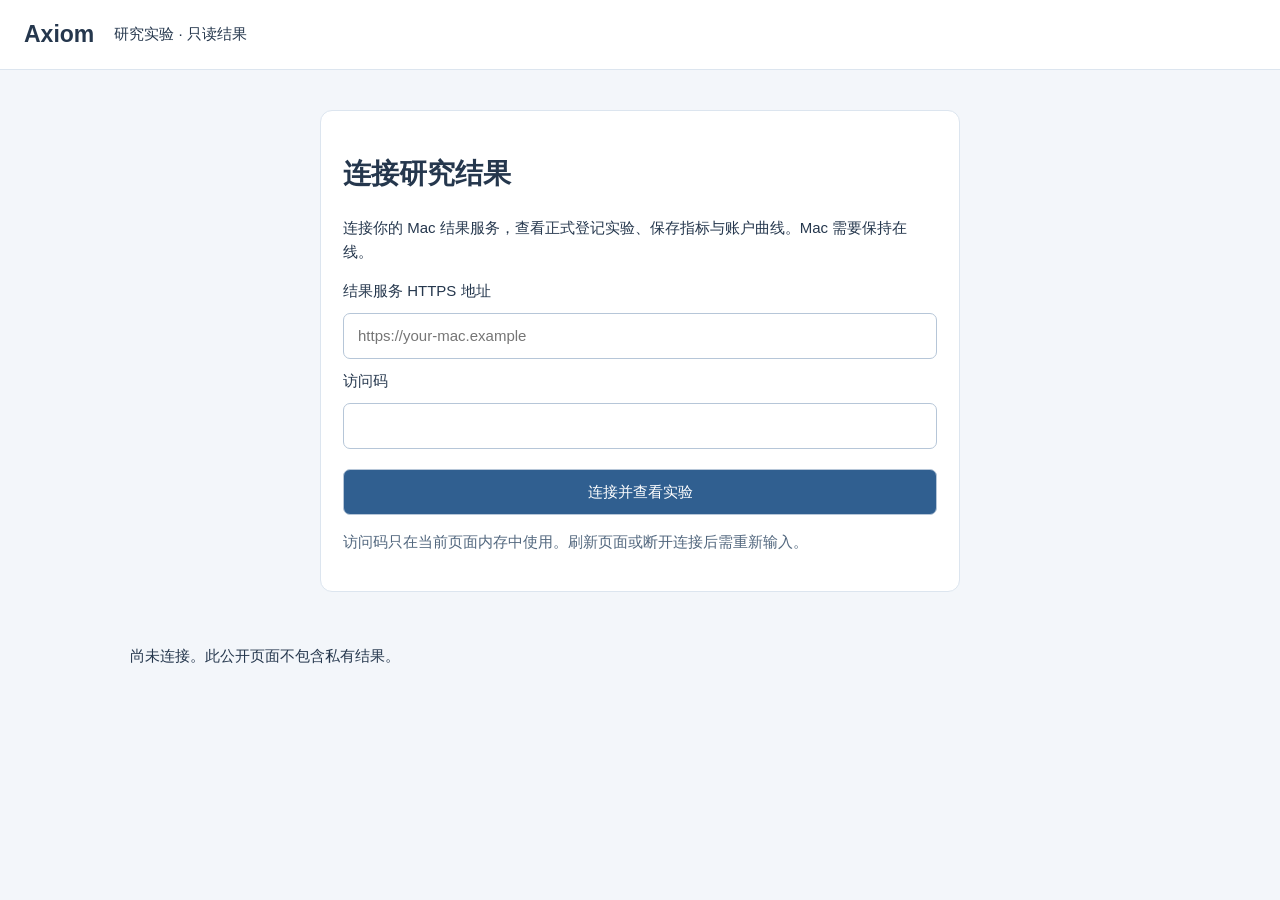
==== site/index.html @ a897358a "Add authenticated dynamic Mac results behind a public Pages shell" ====
<!doctype html>
<html lang="zh-CN"><head><meta charset="utf-8"><meta name="viewport" content="width=device-width,initial-scale=1">
<meta http-equiv="Content-Security-Policy" content="default-src 'none'; script-src 'self'; style-src 'self'; connect-src https: http://127.0.0.1:* http://localhost:*; base-uri 'none'; form-action 'none'; object-src 'none'">
<meta name="referrer" content="no-referrer"><title>Axiom · 研究实验结果</title><link rel="stylesheet" href="app.css"><script src="config.js" defer></script><script src="app.js" defer></script></head>
<body><header><strong>Axiom</strong><span>研究实验 · 只读结果</span><button id="disconnect" hidden>断开连接</button></header>
<main><section id="connection"><h1>连接研究结果</h1><p>连接你的 Mac 结果服务，查看正式登记实验、保存指标与账户曲线。Mac 需要保持在线。</p>
<form id="connect"><label for="endpoint">结果服务 HTTPS 地址</label><input id="endpoint" type="url" placeholder="https://your-mac.example" required autocomplete="off" spellcheck="false"><label for="token">访问码</label><input id="token" type="password" required minlength="43" maxlength="128" autocomplete="off" spellcheck="false"><button type="submit">连接并查看实验</button></form><p class="hint">访问码只在当前页面内存中使用。刷新页面或断开连接后需重新输入。</p></section>
<p id="status" role="status" aria-live="polite">尚未连接。此公开页面不包含私有结果。</p><nav id="navigation" hidden><button id="home">实验列表</button><button id="refresh">刷新保存索引</button></nav><article id="results" aria-live="polite"></article></main></body></html>
---- site/app.css ----
:root{font-family:-apple-system,BlinkMacSystemFont,"PingFang SC",sans-serif;color:#25374d;background:#f3f6fa;font-size:15px;line-height:1.6}*{box-sizing:border-box}body{margin:0}header{display:flex;align-items:center;gap:20px;padding:16px 24px;border-bottom:1px solid #dce5ef;background:white}header strong{font-size:23px}header button{margin-left:auto}main{max-width:1060px;margin:30px auto;padding:0 20px}section{background:white;border:1px solid #dce5ef;border-radius:12px;padding:22px;margin:16px 0}#connection{max-width:640px;margin:40px auto}#connect{display:grid;gap:10px}input,button{font:inherit;padding:10px 14px;border:1px solid #b6c6d8;border-radius:7px}input{min-width:0;max-width:100%;background:white}button{cursor:pointer;color:#25374d;background:#e8eff7}button:hover{background:#dce7f3}#connect button{margin-top:10px;background:#305f90;color:white}a{color:#305f90}h1{font-size:28px;line-height:1.3}h2{font-size:21px}h3{font-size:17px}small,.hint{color:#52677e}code,td{overflow-wrap:anywhere}svg{width:100%;height:auto}details{margin:12px 0}summary{cursor:pointer}ul{padding-left:22px}.metrics{width:100%;border-collapse:collapse;margin:10px 0}.metrics th,.metrics td{padding:7px 10px;border-bottom:1px solid #dce5ef;text-align:left}.metrics th{width:38%;font-weight:500;color:#52677e}nav{display:flex;gap:10px}#status{padding:12px 0}[hidden]{display:none!important}@media(max-width:600px){header{padding:12px 16px;gap:12px;flex-wrap:wrap}main{padding:0 12px}section{padding:14px}h1{font-size:24px}.metrics th,.metrics td{padding:6px}.metrics th{width:43%}input[type=date]{width:145px}}
#results small{overflow-wrap:anywhere}#results{min-width:0;overflow-wrap:anywhere}
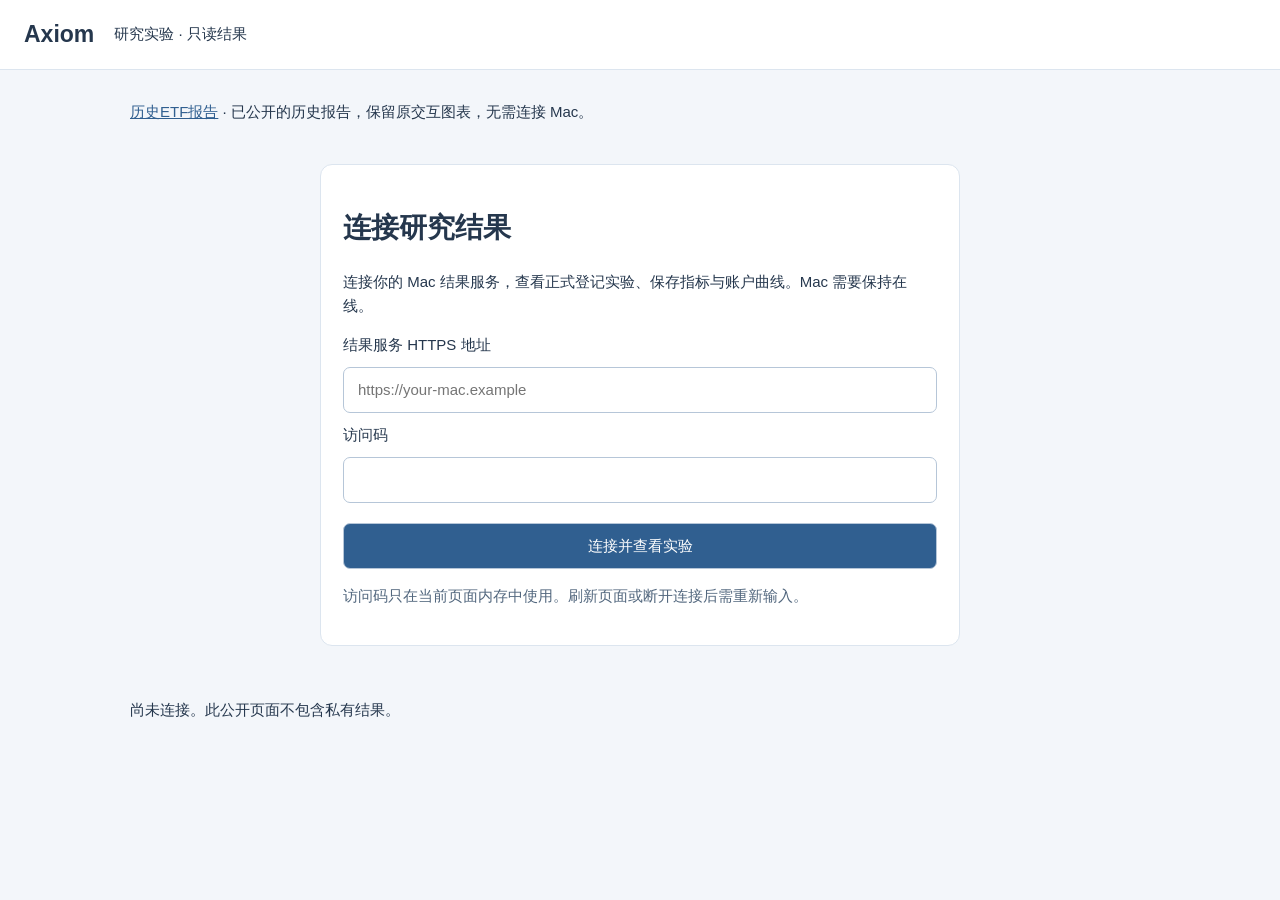
==== commit 9ad0057e: "Preserve approved historical ETF report alongside dynamic results" ====
--- a/site/index.html
+++ b/site/index.html
@@ -3,6 +3,6 @@
 <meta http-equiv="Content-Security-Policy" content="default-src 'none'; script-src 'self'; style-src 'self'; connect-src https: http://127.0.0.1:* http://localhost:*; base-uri 'none'; form-action 'none'; object-src 'none'">
 <meta name="referrer" content="no-referrer"><title>Axiom · 研究实验结果</title><link rel="stylesheet" href="app.css"><script src="config.js" defer></script><script src="app.js" defer></script></head>
 <body><header><strong>Axiom</strong><span>研究实验 · 只读结果</span><button id="disconnect" hidden>断开连接</button></header>
-<main><section id="connection"><h1>连接研究结果</h1><p>连接你的 Mac 结果服务，查看正式登记实验、保存指标与账户曲线。Mac 需要保持在线。</p>
+<main><p><a href="etf-three-account.html">历史ETF报告</a> · 已公开的历史报告，保留原交互图表，无需连接 Mac。</p><section id="connection"><h1>连接研究结果</h1><p>连接你的 Mac 结果服务，查看正式登记实验、保存指标与账户曲线。Mac 需要保持在线。</p>
 <form id="connect"><label for="endpoint">结果服务 HTTPS 地址</label><input id="endpoint" type="url" placeholder="https://your-mac.example" required autocomplete="off" spellcheck="false"><label for="token">访问码</label><input id="token" type="password" required minlength="43" maxlength="128" autocomplete="off" spellcheck="false"><button type="submit">连接并查看实验</button></form><p class="hint">访问码只在当前页面内存中使用。刷新页面或断开连接后需重新输入。</p></section>
 <p id="status" role="status" aria-live="polite">尚未连接。此公开页面不包含私有结果。</p><nav id="navigation" hidden><button id="home">实验列表</button><button id="refresh">刷新保存索引</button></nav><article id="results" aria-live="polite"></article></main></body></html>
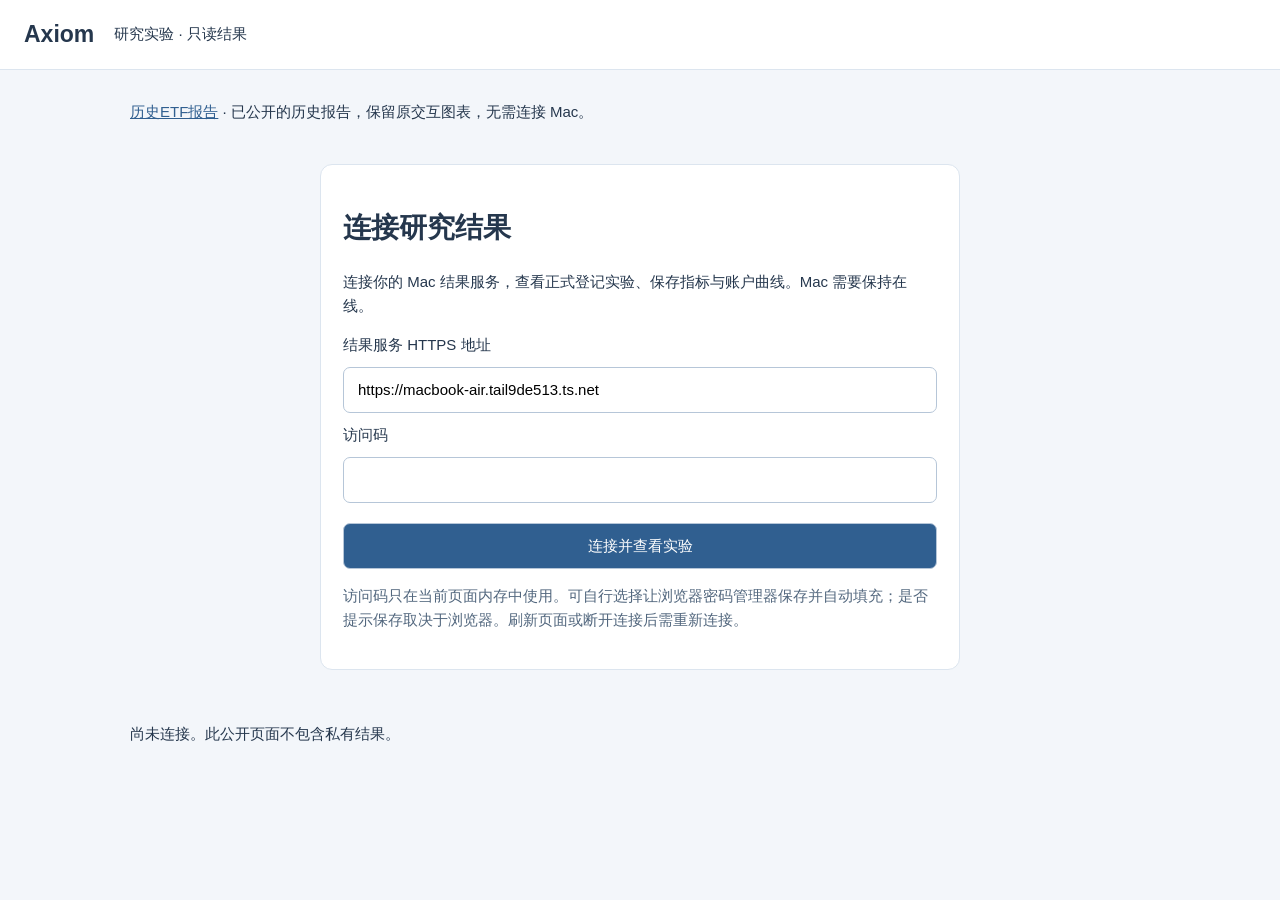
==== commit 351ab91a: "Handle idle remote connections and serialize catalog rendering" ====
--- a/site/index.html
+++ b/site/index.html
@@ -4,5 +4,5 @@
 <meta name="referrer" content="no-referrer"><title>Axiom · 研究实验结果</title><link rel="stylesheet" href="app.css"><script src="config.js" defer></script><script src="app.js" defer></script></head>
 <body><header><strong>Axiom</strong><span>研究实验 · 只读结果</span><button id="disconnect" hidden>断开连接</button></header>
 <main><p><a href="etf-three-account.html">历史ETF报告</a> · 已公开的历史报告，保留原交互图表，无需连接 Mac。</p><section id="connection"><h1>连接研究结果</h1><p>连接你的 Mac 结果服务，查看正式登记实验、保存指标与账户曲线。Mac 需要保持在线。</p>
-<form id="connect"><label for="endpoint">结果服务 HTTPS 地址</label><input id="endpoint" type="url" placeholder="https://your-mac.example" required autocomplete="off" spellcheck="false"><label for="token">访问码</label><input id="token" type="password" required minlength="43" maxlength="128" autocomplete="off" spellcheck="false"><button type="submit">连接并查看实验</button></form><p class="hint">访问码只在当前页面内存中使用。刷新页面或断开连接后需重新输入。</p></section>
+<form id="connect" autocomplete="on"><label for="endpoint">结果服务 HTTPS 地址</label><input id="endpoint" name="username" type="url" placeholder="https://your-mac.example" required autocomplete="username" spellcheck="false"><label for="token">访问码</label><input id="token" name="password" type="password" required minlength="43" maxlength="128" autocomplete="current-password" spellcheck="false"><button type="submit">连接并查看实验</button></form><p class="hint">访问码只在当前页面内存中使用。可自行选择让浏览器密码管理器保存并自动填充；是否提示保存取决于浏览器。刷新页面或断开连接后需重新连接。</p></section>
 <p id="status" role="status" aria-live="polite">尚未连接。此公开页面不包含私有结果。</p><nav id="navigation" hidden><button id="home">实验列表</button><button id="refresh">刷新保存索引</button></nav><article id="results" aria-live="polite"></article></main></body></html>
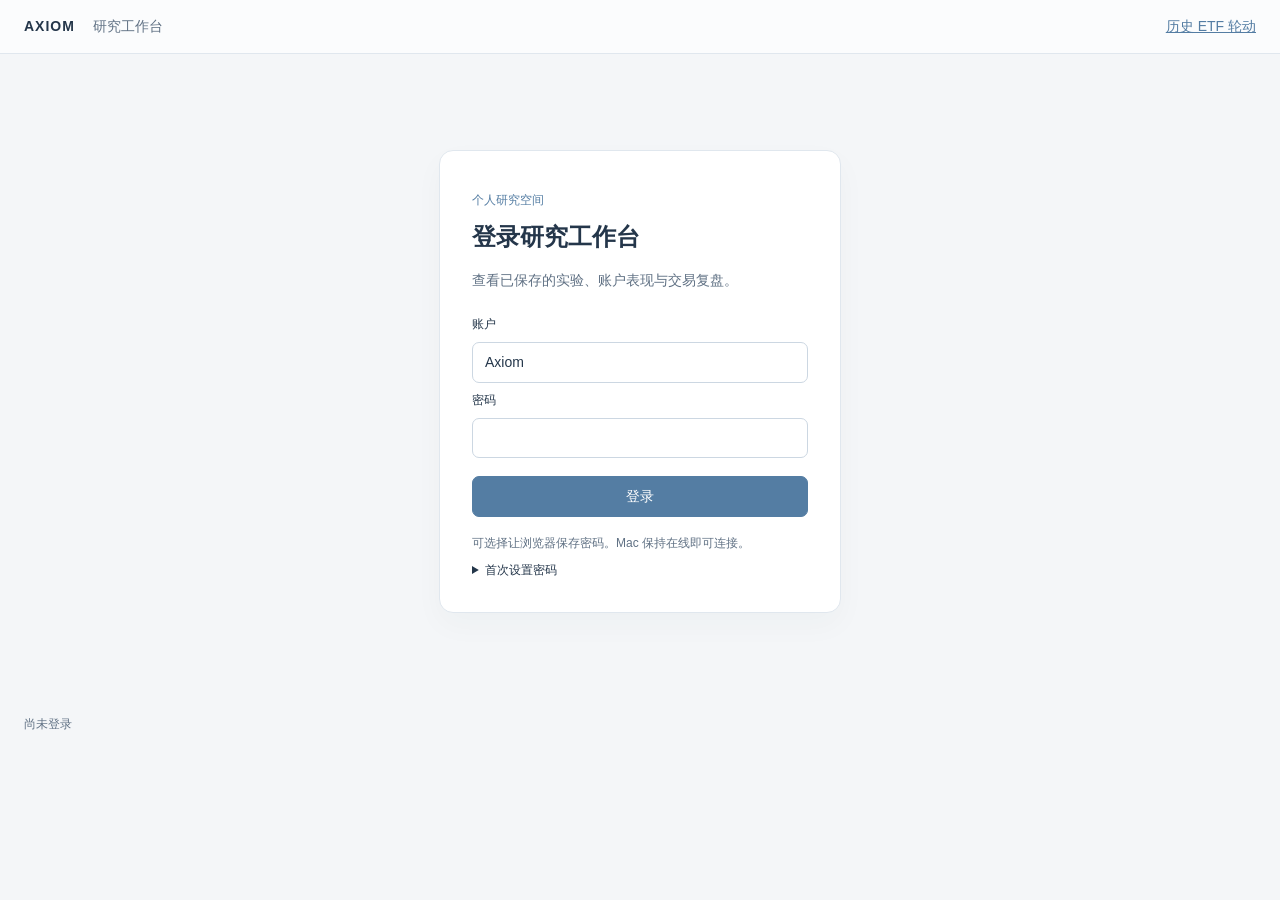
==== commit 1a0ed97b: "Reuse interactive workbench for authenticated saved account results" ====
--- a/site/index.html
+++ b/site/index.html
@@ -1,8 +1,9 @@
 <!doctype html>
 <html lang="zh-CN"><head><meta charset="utf-8"><meta name="viewport" content="width=device-width,initial-scale=1">
-<meta http-equiv="Content-Security-Policy" content="default-src 'none'; script-src 'self'; style-src 'self'; connect-src https: http://127.0.0.1:* http://localhost:*; base-uri 'none'; form-action 'none'; object-src 'none'">
-<meta name="referrer" content="no-referrer"><title>Axiom · 研究实验结果</title><link rel="stylesheet" href="app.css"><script src="config.js" defer></script><script src="app.js" defer></script></head>
-<body><header><strong>Axiom</strong><span>研究实验 · 只读结果</span><button id="disconnect" hidden>断开连接</button></header>
-<main><p><a href="etf-three-account.html">历史ETF报告</a> · 已公开的历史报告，保留原交互图表，无需连接 Mac。</p><section id="connection"><h1>连接研究结果</h1><p>连接你的 Mac 结果服务，查看正式登记实验、保存指标与账户曲线。Mac 需要保持在线。</p>
-<form id="connect" autocomplete="on"><label for="endpoint">结果服务 HTTPS 地址</label><input id="endpoint" name="username" type="url" placeholder="https://your-mac.example" required autocomplete="username" spellcheck="false"><label for="token">访问码</label><input id="token" name="password" type="password" required minlength="43" maxlength="128" autocomplete="current-password" spellcheck="false"><button type="submit">连接并查看实验</button></form><p class="hint">访问码只在当前页面内存中使用。可自行选择让浏览器密码管理器保存并自动填充；是否提示保存取决于浏览器。刷新页面或断开连接后需重新连接。</p></section>
-<p id="status" role="status" aria-live="polite">尚未连接。此公开页面不包含私有结果。</p><nav id="navigation" hidden><button id="home">实验列表</button><button id="refresh">刷新保存索引</button></nav><article id="results" aria-live="polite"></article></main></body></html>
+<meta http-equiv="Content-Security-Policy" content="default-src 'none'; script-src 'self' 'sha256-0YLqD2671QaE51tUVL4jIWjMn/7mVEP2Q2u+IC1QFf0='; style-src 'self' 'sha256-qAy1BEJLphb9LJ8BANeujZv6KxZ7Bllo4xNzk5Mp6b0='; frame-src 'self'; connect-src https: http://127.0.0.1:* http://localhost:*; base-uri 'none'; form-action 'none'; object-src 'none'">
+<meta name="referrer" content="no-referrer"><title>Axiom · 研究工作台</title><link rel="stylesheet" href="app.css?v=20261014-2"><script src="config.js?v=20261014-2" defer></script><script src="app.js?v=20261014-2" defer></script></head>
+<body><header><strong>AXIOM</strong><span>研究工作台</span><a href="etf-three-account.html">历史 ETF 轮动</a><button id="refresh" hidden>刷新保存结果</button><button id="clear-baseline" hidden>清除基线偏好</button><button id="disconnect" hidden>退出登录</button></header>
+<main id="connection"><section class="login-card"><p class="eyebrow">个人研究空间</p><h1>登录研究工作台</h1><p>查看已保存的实验、账户表现与交易复盘。</p>
+<form id="connect" autocomplete="on"><label for="username">账户</label><input id="username" name="username" autocomplete="username" value="Axiom" readonly><label for="token">密码</label><input id="token" name="password" type="password" required minlength="6" maxlength="128" autocomplete="current-password"><button type="submit">登录</button></form>
+<p class="hint">可选择让浏览器保存密码。Mac 保持在线即可连接。</p><details><summary>首次设置密码</summary><p>在 Mac 本地运行已安装服务的设置密码命令，输入两次自己的密码；以后可直接在手机登录。</p></details></section></main>
+<p id="status" role="status" aria-live="polite">尚未登录</p><iframe id="workbench" title="已保存研究结果工作台" sandbox="allow-scripts" hidden></iframe></body></html>
--- a/site/app.css
+++ b/site/app.css
@@ -1,2 +1 @@
-:root{font-family:-apple-system,BlinkMacSystemFont,"PingFang SC",sans-serif;color:#25374d;background:#f3f6fa;font-size:15px;line-height:1.6}*{box-sizing:border-box}body{margin:0}header{display:flex;align-items:center;gap:20px;padding:16px 24px;border-bottom:1px solid #dce5ef;background:white}header strong{font-size:23px}header button{margin-left:auto}main{max-width:1060px;margin:30px auto;padding:0 20px}section{background:white;border:1px solid #dce5ef;border-radius:12px;padding:22px;margin:16px 0}#connection{max-width:640px;margin:40px auto}#connect{display:grid;gap:10px}input,button{font:inherit;padding:10px 14px;border:1px solid #b6c6d8;border-radius:7px}input{min-width:0;max-width:100%;background:white}button{cursor:pointer;color:#25374d;background:#e8eff7}button:hover{background:#dce7f3}#connect button{margin-top:10px;background:#305f90;color:white}a{color:#305f90}h1{font-size:28px;line-height:1.3}h2{font-size:21px}h3{font-size:17px}small,.hint{color:#52677e}code,td{overflow-wrap:anywhere}svg{width:100%;height:auto}details{margin:12px 0}summary{cursor:pointer}ul{padding-left:22px}.metrics{width:100%;border-collapse:collapse;margin:10px 0}.metrics th,.metrics td{padding:7px 10px;border-bottom:1px solid #dce5ef;text-align:left}.metrics th{width:38%;font-weight:500;color:#52677e}nav{display:flex;gap:10px}#status{padding:12px 0}[hidden]{display:none!important}@media(max-width:600px){header{padding:12px 16px;gap:12px;flex-wrap:wrap}main{padding:0 12px}section{padding:14px}h1{font-size:24px}.metrics th,.metrics td{padding:6px}.metrics th{width:43%}input[type=date]{width:145px}}
-#results small{overflow-wrap:anywhere}#results{min-width:0;overflow-wrap:anywhere}
+:root{color-scheme:light;--ink:#24364a;--muted:#607184;--line:#e0e7ee}*{box-sizing:border-box}body{margin:0;background:#f4f6f8;color:var(--ink);font:14px/1.6 -apple-system,BlinkMacSystemFont,"PingFang SC",sans-serif}header{height:54px;display:flex;align-items:center;gap:18px;padding:0 24px;border-bottom:1px solid var(--line);background:#fbfcfd}header strong{letter-spacing:1px}header span{color:var(--muted);margin-right:auto}a{color:#547da3}button,input{font:inherit;color:inherit;border:1px solid #ccd7e2;border-radius:7px;padding:8px 12px;background:white}button{cursor:pointer}button:focus-visible,input:focus-visible{outline:2px solid #547da3;outline-offset:2px}#connection{max-width:450px;margin:8vh auto;padding:24px}.login-card{background:white;border:1px solid var(--line);padding:32px;border-radius:14px;box-shadow:0 12px 30px #24364a08}h1{font-size:24px;margin:4px 0 12px}p{margin:8px 0;color:var(--muted)}.eyebrow{font-size:12px;color:#547da3}form{display:grid;gap:8px;margin:24px 0 16px}form button{margin-top:10px;background:#547da3;color:white;border-color:#547da3}label,.hint,details{font-size:12px}.hint{line-height:1.7}#status{padding:6px 24px;margin:0;font-size:12px;min-height:31px}#workbench{width:100%;height:calc(100dvh - 85px);border:0;background:#f4f6f8}[hidden]{display:none!important}@media(max-width:700px){header{gap:10px;padding:0 12px;font-size:12px}header span{display:none}header a{margin-right:auto}#connection{margin:4vh auto;padding:16px}.login-card{padding:24px}}
